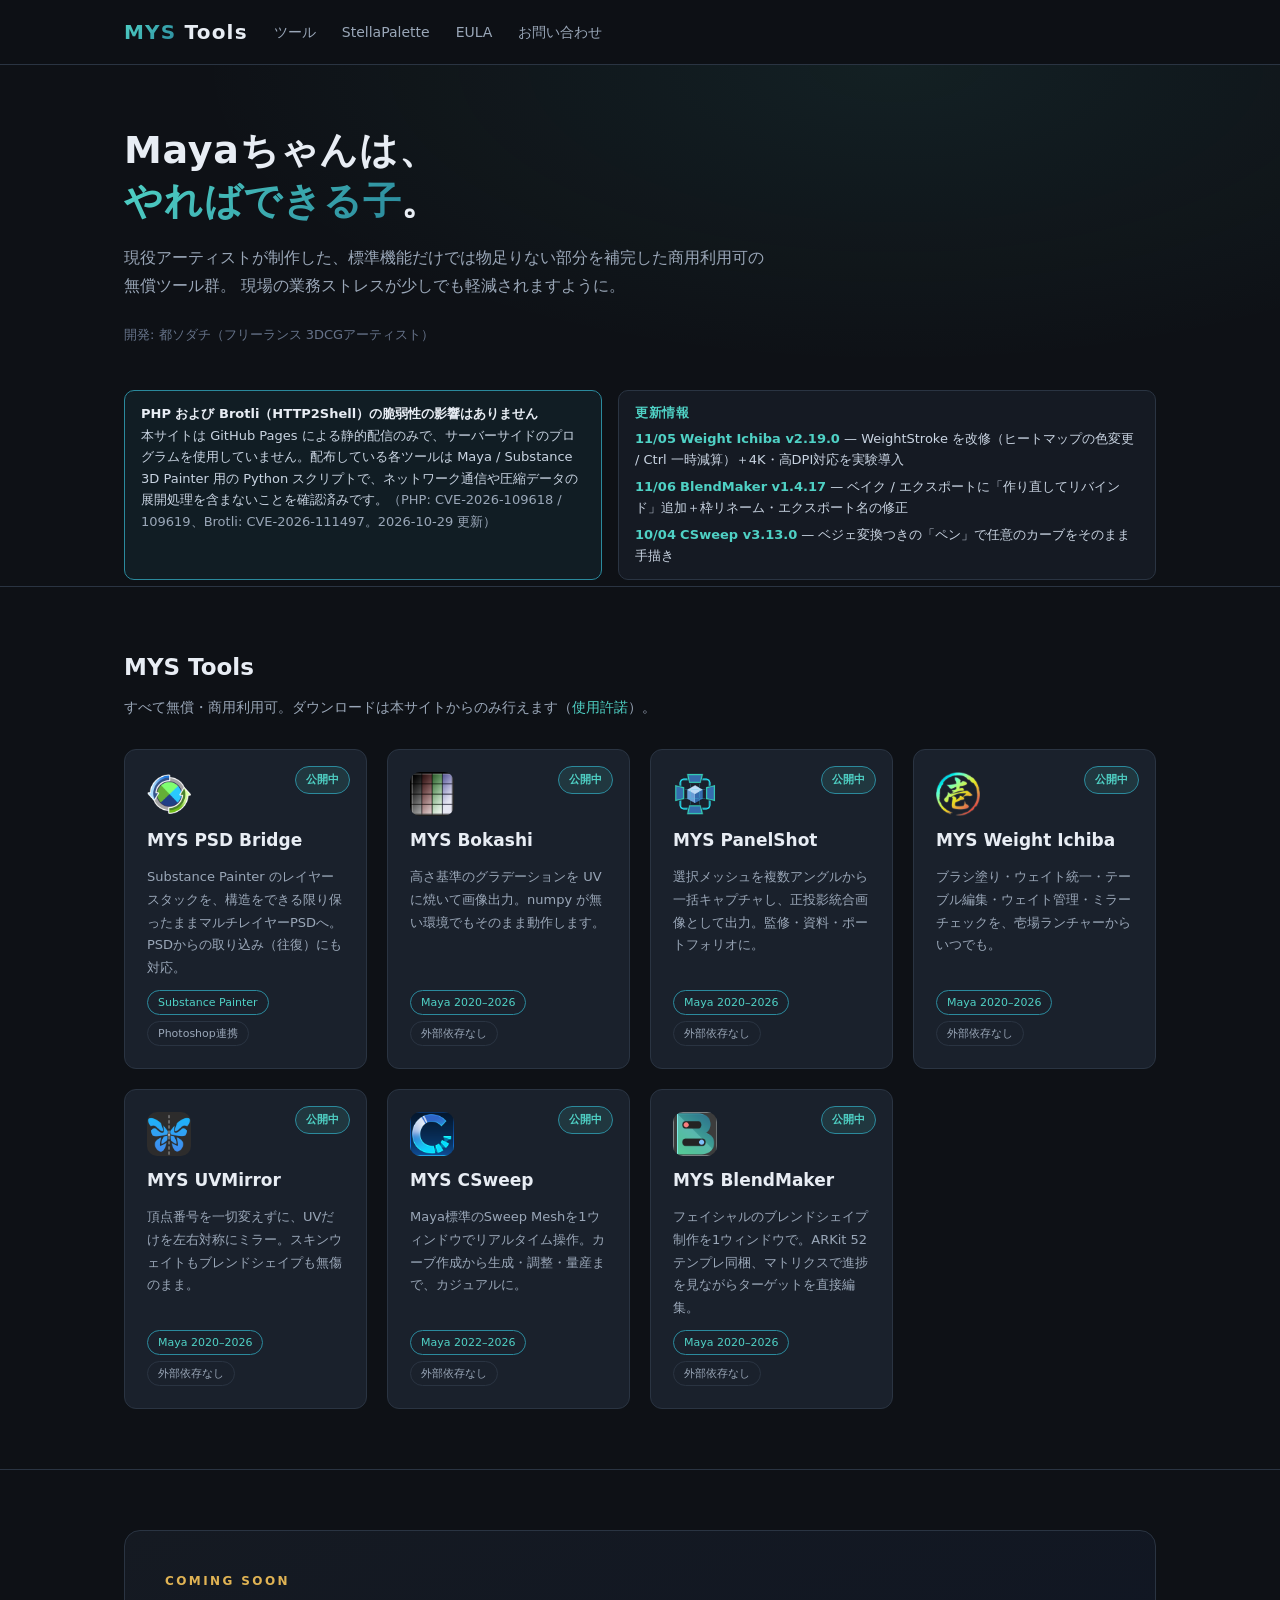
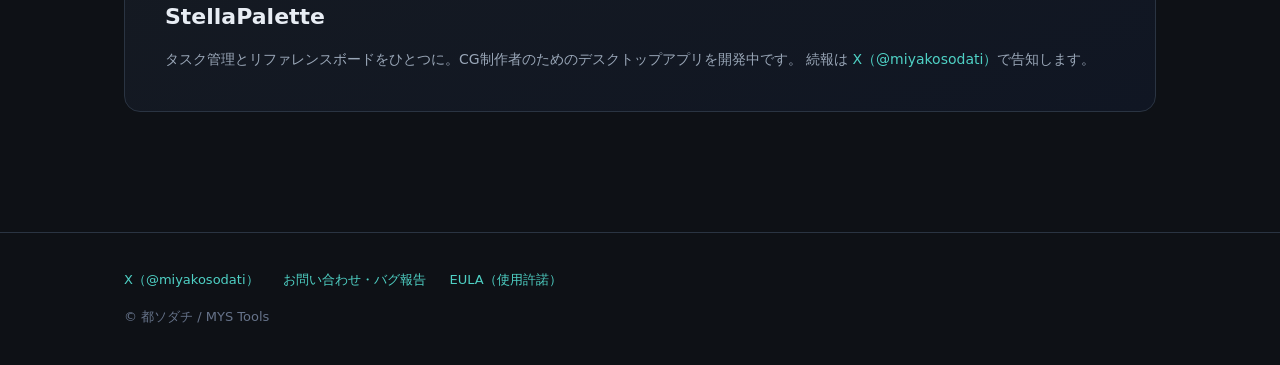
==== index.html @ ebceaee5 "BlendMaker v1.4.17: rebuild-rebind, export name fix, box rename" ====
<!DOCTYPE html>
<html lang="ja">
<head>
<meta charset="UTF-8">
<meta name="viewport" content="width=device-width, initial-scale=1.0">
<title>MYS Tools — 都ソダチ | Maya・Substance Painter向け無償CGツール</title>
<meta name="description" content="Maya・Substance 3D Painter の制作フローを速くする無償ツール群。実案件の現場から生まれ、商用利用可。開発: 都ソダチ">
<meta property="og:title" content="MYS Tools — 都ソダチ">
<meta property="og:description" content="Maya・Substance 3D Painter向けの無償CGツール群。すべて商用利用可。">
<meta property="og:url" content="https://miyakosodati.com/">
<!-- TODO: OGP画像を用意したら有効化: <meta property="og:image" content="https://miyakosodati.com/assets/ogp.png"> -->
<link rel="stylesheet" href="/assets/site.css">
<!-- TODO: アクセス解析タグ(Cloudflare Web Analytics / GoatCounter等)をここに -->
</head>
<body>

<header class="site">
  <div class="wrap nav">
    <a class="logo" href="/"><span>MYS</span> Tools</a>
    <a class="item" href="/#tools">ツール</a>
    <a class="item" href="/#stella">StellaPalette</a>
    <a class="item" href="/eula/">EULA</a>
    <a class="item" href="/contact/">お問い合わせ</a>
  </div>
</header>

<div class="hero" style="padding:60px 0 44px">
  <div class="wrap">
    <h1>Mayaちゃんは、<br><span class="grad">やればできる子</span>。</h1>
    <p class="lead">現役アーティストが制作した、標準機能だけでは物足りない部分を補完した商用利用可の無償ツール群。
    現場の業務ストレスが少しでも軽減されますように。</p>
    <div class="by">開発: 都ソダチ（フリーランス 3DCGアーティスト）</div>
  </div>
</div>

<div class="wrap" style="margin:0 auto 6px">
  <!-- お知らせ帯: 左=PHP告知(常時表示) / 右=更新情報 直近3件(新しい順に入れ替え) -->
  <div style="display:flex;gap:16px;flex-wrap:wrap;align-items:stretch">
    <div style="flex:1 1 340px;min-width:280px;border:1px solid #2b8a9d;border-radius:10px;background:rgba(43,138,157,.10);padding:12px 16px;font-size:13px;line-height:1.65;color:#c9d4e2">
      <strong style="color:#e8edf4">PHP および Brotli（HTTP2Shell）の脆弱性の影響はありません</strong><br>
      本サイトは GitHub Pages による静的配信のみで、サーバーサイドのプログラムを使用していません。配布している各ツールは Maya / Substance 3D Painter 用の Python スクリプトで、ネットワーク通信や圧縮データの展開処理を含まないことを確認済みです。<span style="color:#9aa7b8">（PHP: CVE-2026-109618 / 109619、Brotli: CVE-2026-111497。2026-10-29 更新）</span>
    </div>
    <div style="flex:1 1 400px;min-width:280px;border:1px solid #2a3442;border-radius:10px;background:rgba(26,33,44,.6);padding:12px 16px;font-size:13px;line-height:1.65;color:#c9d4e2">
      <div style="font-size:12.5px;font-weight:800;color:#4fd1c5;letter-spacing:.5px;margin-bottom:4px">更新情報</div>
      <div style="display:flex;flex-direction:column;gap:5px">
        <div><span style="color:#4fd1c5;font-weight:700">11/05</span>&nbsp;<a href="/tools/ichiba/"><strong>Weight Ichiba v2.19.0</strong></a> — WeightStroke を改修（ヒートマップの色変更 / Ctrl 一時減算）＋4K・高DPI対応を実験導入</div>
        <div><span style="color:#4fd1c5;font-weight:700">11/06</span>&nbsp;<a href="/tools/blendmaker/"><strong>BlendMaker v1.4.17</strong></a> — ベイク / エクスポートに「作り直してリバインド」追加＋枠リネーム・エクスポート名の修正</div>
        <div><span style="color:#4fd1c5;font-weight:700">10/04</span>&nbsp;<a href="/tools/csweep/"><strong>CSweep v3.13.0</strong></a> — ベジェ変換つきの「ペン」で任意のカーブをそのまま手描き</div>
      </div>
    </div>
  </div>
</div>

<section id="tools">
  <div class="wrap">
    <h2>MYS Tools</h2>
    <div class="sub">すべて無償・商用利用可。ダウンロードは本サイトからのみ行えます（<a href="/eula/">使用許諾</a>）。</div>
    <div class="grid">

      <a class="card" href="/tools/psd-bridge/">
        <span class="st live">公開中</span>
        <img class="icon" src="/assets/icons/psd-bridge.png" alt="MYS PSD Bridge">
        <h3>MYS PSD Bridge</h3>
        <p>Substance Painter のレイヤースタックを、構造をできる限り保ったままマルチレイヤーPSDへ。PSDからの取り込み（往復）にも対応。</p>
        <div class="badges"><span class="bd dcc">Substance Painter</span><span class="bd">Photoshop連携</span></div>
      </a>

      <a class="card" href="/tools/bokashi/">
        <span class="st live">公開中</span>
        <img class="icon" src="/assets/icons/bokashi.png" alt="MYS Bokashi">
        <h3>MYS Bokashi</h3>
        <p>高さ基準のグラデーションを UV に焼いて画像出力。numpy が無い環境でもそのまま動作します。</p>
        <div class="badges"><span class="bd dcc">Maya 2020–2026</span><span class="bd">外部依存なし</span></div>
      </a>

      <a class="card" href="/tools/panelshot/">
        <span class="st live">公開中</span>
        <img class="icon" src="/assets/icons/panelshot.png" alt="MYS PanelShot">
        <h3>MYS PanelShot</h3>
        <p>選択メッシュを複数アングルから一括キャプチャし、正投影統合画像として出力。監修・資料・ポートフォリオに。</p>
        <div class="badges"><span class="bd dcc">Maya 2020–2026</span><span class="bd">外部依存なし</span></div>
      </a>

      <a class="card" href="/tools/ichiba/">
        <span class="st live">公開中</span>
        <img class="icon" src="/assets/icons/ichiba.png" alt="MYS Weight Ichiba">
        <h3>MYS Weight Ichiba</h3>
        <p>ブラシ塗り・ウェイト統一・テーブル編集・ウェイト管理・ミラーチェックを、壱場ランチャーからいつでも。</p>
        <div class="badges"><span class="bd dcc">Maya 2020–2026</span><span class="bd">外部依存なし</span></div>
      </a>

      <a class="card" href="/tools/uvmirror/">
        <span class="st live">公開中</span>
        <img class="icon" src="/assets/icons/uvmirror.png" alt="MYS UVMirror">
        <h3>MYS UVMirror</h3>
        <p>頂点番号を一切変えずに、UVだけを左右対称にミラー。スキンウェイトもブレンドシェイプも無傷のまま。</p>
        <div class="badges"><span class="bd dcc">Maya 2020–2026</span><span class="bd">外部依存なし</span></div>
      </a>

      <a class="card" href="/tools/csweep/">
        <span class="st live">公開中</span>
        <img class="icon" src="/assets/icons/csweep.png" alt="MYS CSweep">
        <h3>MYS CSweep</h3>
        <p>Maya標準のSweep Meshを1ウィンドウでリアルタイム操作。カーブ作成から生成・調整・量産まで、カジュアルに。</p>
        <div class="badges"><span class="bd dcc">Maya 2022–2026</span><span class="bd">外部依存なし</span></div>
      </a>

      <a class="card" href="/tools/blendmaker/">
        <span class="st live">公開中</span>
        <img class="icon" src="/assets/icons/blendmaker.png" alt="MYS BlendMaker">
        <h3>MYS BlendMaker</h3>
        <p>フェイシャルのブレンドシェイプ制作を1ウィンドウで。ARKit 52テンプレ同梱、マトリクスで進捗を見ながらターゲットを直接編集。</p>
        <div class="badges"><span class="bd dcc">Maya 2020–2026</span><span class="bd">外部依存なし</span></div>
      </a>

    </div>
  </div>
</section>

<section id="stella">
  <div class="wrap">
    <div class="stella">
      <div class="txt">
        <h3><small>COMING&nbsp;SOON</small>StellaPalette</h3>
        <p>タスク管理とリファレンスボードをひとつに。CG制作者のためのデスクトップアプリを開発中です。
        続報は <a href="https://x.com/miyakosodati">X（@miyakosodati）</a>で告知します。</p>
      </div>
    </div>
  </div>
</section>

<footer class="site">
  <div class="wrap">
    <div class="fl">
      <a href="https://x.com/miyakosodati">X（@miyakosodati）</a>
      <a href="/contact/">お問い合わせ・バグ報告</a>
      <a href="/eula/">EULA（使用許諾）</a>
    </div>
    © 都ソダチ / MYS Tools
  </div>
</footer>

</body>
</html>
---- assets/site.css ----
/* MYS Tools — miyakosodati.com 共有スタイル
   アクセントカラーは仮(--ac/--ac2)。MYS実行ボタンのグラデ正本から差し替え可 */
:root{
  --bg:#0e1116; --bg2:#151a22; --card:#1a212c; --line:#2a3442;
  --tx:#e8edf4; --tx2:#9aa7b8; --tx3:#66738a;
  --ac:#4fd1c5; --ac2:#2b8a9d;
  --warn:#e0b354;
}
*{margin:0;padding:0;box-sizing:border-box}
body{background:var(--bg);color:var(--tx);
  font-family:"Hiragino Kaku Gothic ProN","Yu Gothic UI","Meiryo",system-ui,sans-serif;
  line-height:1.75}
a{color:var(--ac);text-decoration:none}
a:hover{text-decoration:underline}
img{max-width:100%;display:block}
.wrap{max-width:1080px;margin:0 auto;padding:0 24px}

/* header */
header.site{border-bottom:1px solid var(--line);background:rgba(14,17,22,.92);
  position:sticky;top:0;backdrop-filter:blur(8px);z-index:9}
.nav{display:flex;align-items:center;gap:26px;height:64px}
.logo{font-weight:800;font-size:20px;letter-spacing:.06em;color:var(--tx)}
.logo:hover{text-decoration:none}
.logo span{background:linear-gradient(135deg,var(--ac),var(--ac2));
  -webkit-background-clip:text;background-clip:text;color:transparent}
.nav a.item{color:var(--tx2);font-size:14px}
.nav a.item:hover{color:var(--tx);text-decoration:none}

/* hero (top) */
.hero{padding:84px 0 68px;background:
  radial-gradient(700px 300px at 70% 0%, rgba(79,209,197,.08), transparent),var(--bg)}
.hero h1{font-size:38px;font-weight:800;letter-spacing:.02em;line-height:1.35}
.hero h1 .grad{background:linear-gradient(135deg,var(--ac),var(--ac2));
  -webkit-background-clip:text;background-clip:text;color:transparent}
.hero p.lead{margin-top:16px;font-size:16px;color:var(--tx2);max-width:640px}
.hero .by{margin-top:24px;font-size:13px;color:var(--tx3)}

/* sections */
section{padding:60px 0;border-top:1px solid var(--line)}
h2{font-size:23px;font-weight:800;margin-bottom:8px}
.sub{color:var(--tx2);font-size:14px;margin-bottom:30px}

/* tool cards */
.grid{display:grid;grid-template-columns:repeat(auto-fill,minmax(240px,1fr));gap:20px}
.card{background:var(--card);border:1px solid var(--line);border-radius:12px;padding:22px;
  display:flex;flex-direction:column;gap:10px;transition:.15s;position:relative;color:var(--tx)}
.card:hover{border-color:var(--ac2);transform:translateY(-2px);text-decoration:none}
.icon{width:44px;height:44px;border-radius:10px;display:flex;align-items:center;justify-content:center;
  font-size:20px;font-weight:800;color:#0b0e12;background:linear-gradient(135deg,var(--ac),var(--ac2))}
.card h3{font-size:17px}
.card p{font-size:13px;color:var(--tx2);flex:1}
.badges{display:flex;gap:6px;flex-wrap:wrap}
.bd{font-size:11px;border:1px solid var(--line);border-radius:99px;padding:2px 10px;color:var(--tx2)}
.bd.dcc{border-color:var(--ac2);color:var(--ac)}
.st{position:absolute;top:16px;right:16px;font-size:11px;border-radius:99px;padding:3px 10px;font-weight:700}
.st.live{background:rgba(79,209,197,.12);color:var(--ac);border:1px solid var(--ac2)}
.st.soon{background:rgba(224,179,84,.1);color:var(--warn);border:1px solid rgba(224,179,84,.4)}

/* stella */
.stella{background:linear-gradient(160deg,var(--bg2),#101623);border:1px solid var(--line);
  border-radius:16px;padding:40px;display:flex;gap:32px;align-items:center;flex-wrap:wrap}
.stella .txt{flex:1;min-width:260px}
.stella h3{font-size:22px;font-weight:800}
.stella h3 small{display:block;font-size:12px;color:var(--warn);letter-spacing:.2em;margin-bottom:6px}
.stella p{color:var(--tx2);font-size:14px;margin-top:10px}

/* tool page */
.tool-head{padding:56px 0 36px}
.crumb{font-size:13px;color:var(--tx3);margin-bottom:18px}
.tool-head h1{font-size:32px;font-weight:800}
.tool-head .tag{margin-top:6px;color:var(--tx2);font-size:15px}
.tool-head .badges{margin-top:16px}
.dl-row{margin-top:26px;display:flex;gap:16px;align-items:center;flex-wrap:wrap}
.dl-btn{display:inline-block;padding:13px 30px;border-radius:10px;font-weight:800;font-size:15px;
  color:#0b0e12;background:linear-gradient(135deg,var(--ac),var(--ac2));border:none}
.dl-btn:hover{filter:brightness(1.12);text-decoration:none}
.dl-note{font-size:12px;color:var(--tx3);max-width:420px}
.shot{border:1px dashed var(--line);border-radius:10px;background:var(--bg2);
  display:flex;align-items:center;justify-content:center;color:var(--tx3);
  font-size:13px;min-height:220px;margin:14px 0}
h2.sec{font-size:20px;margin-top:44px;margin-bottom:12px;padding-top:26px;border-top:1px solid var(--line)}
.tool-body p{color:var(--tx2);font-size:14.5px;margin-bottom:12px}
.tool-body li{color:var(--tx2);font-size:14.5px;margin:6px 0 6px 22px}
.tool-body strong{color:var(--tx)}
table.spec{border-collapse:collapse;width:100%;margin:14px 0;font-size:14px}
table.spec th,table.spec td{border:1px solid var(--line);padding:9px 14px;text-align:left;color:var(--tx2)}
table.spec th{color:var(--tx);background:var(--bg2);white-space:nowrap}
.notice{background:rgba(224,179,84,.07);border:1px solid rgba(224,179,84,.35);
  border-radius:10px;padding:14px 18px;font-size:13.5px;color:#d9c08a;margin:14px 0}
code,pre{font-family:Consolas,Menlo,monospace;font-size:13px}
pre{background:#10151d;border:1px solid var(--line);border-radius:10px;
  padding:14px 18px;overflow-x:auto;color:#c7d3e3;margin:12px 0}

/* eula / plain doc */
.doc{max-width:820px;margin:0 auto;padding:56px 24px}
.doc h1{font-size:26px;margin-bottom:8px}
.doc .meta{color:var(--tx3);font-size:13px;margin-bottom:30px}
.doc h2{font-size:17px;margin:28px 0 8px}
.doc p,.doc li{color:var(--tx2);font-size:14.5px}
.doc li{margin:4px 0 4px 24px}

/* footer */
footer.site{border-top:1px solid var(--line);padding:36px 0;color:var(--tx3);font-size:13px;margin-top:60px}
.fl{display:flex;gap:24px;flex-wrap:wrap;margin-bottom:14px}

/* 実アイコン(img)用: グラデ背景を消して画像をそのまま表示 */
img.icon{background:none;padding:0;object-fit:contain}
/* 解説画像(サマリー/UI機能マップ等)の共通枠 */
.figure{width:100%;display:block;border:1px solid var(--line);border-radius:10px;margin:14px 0}
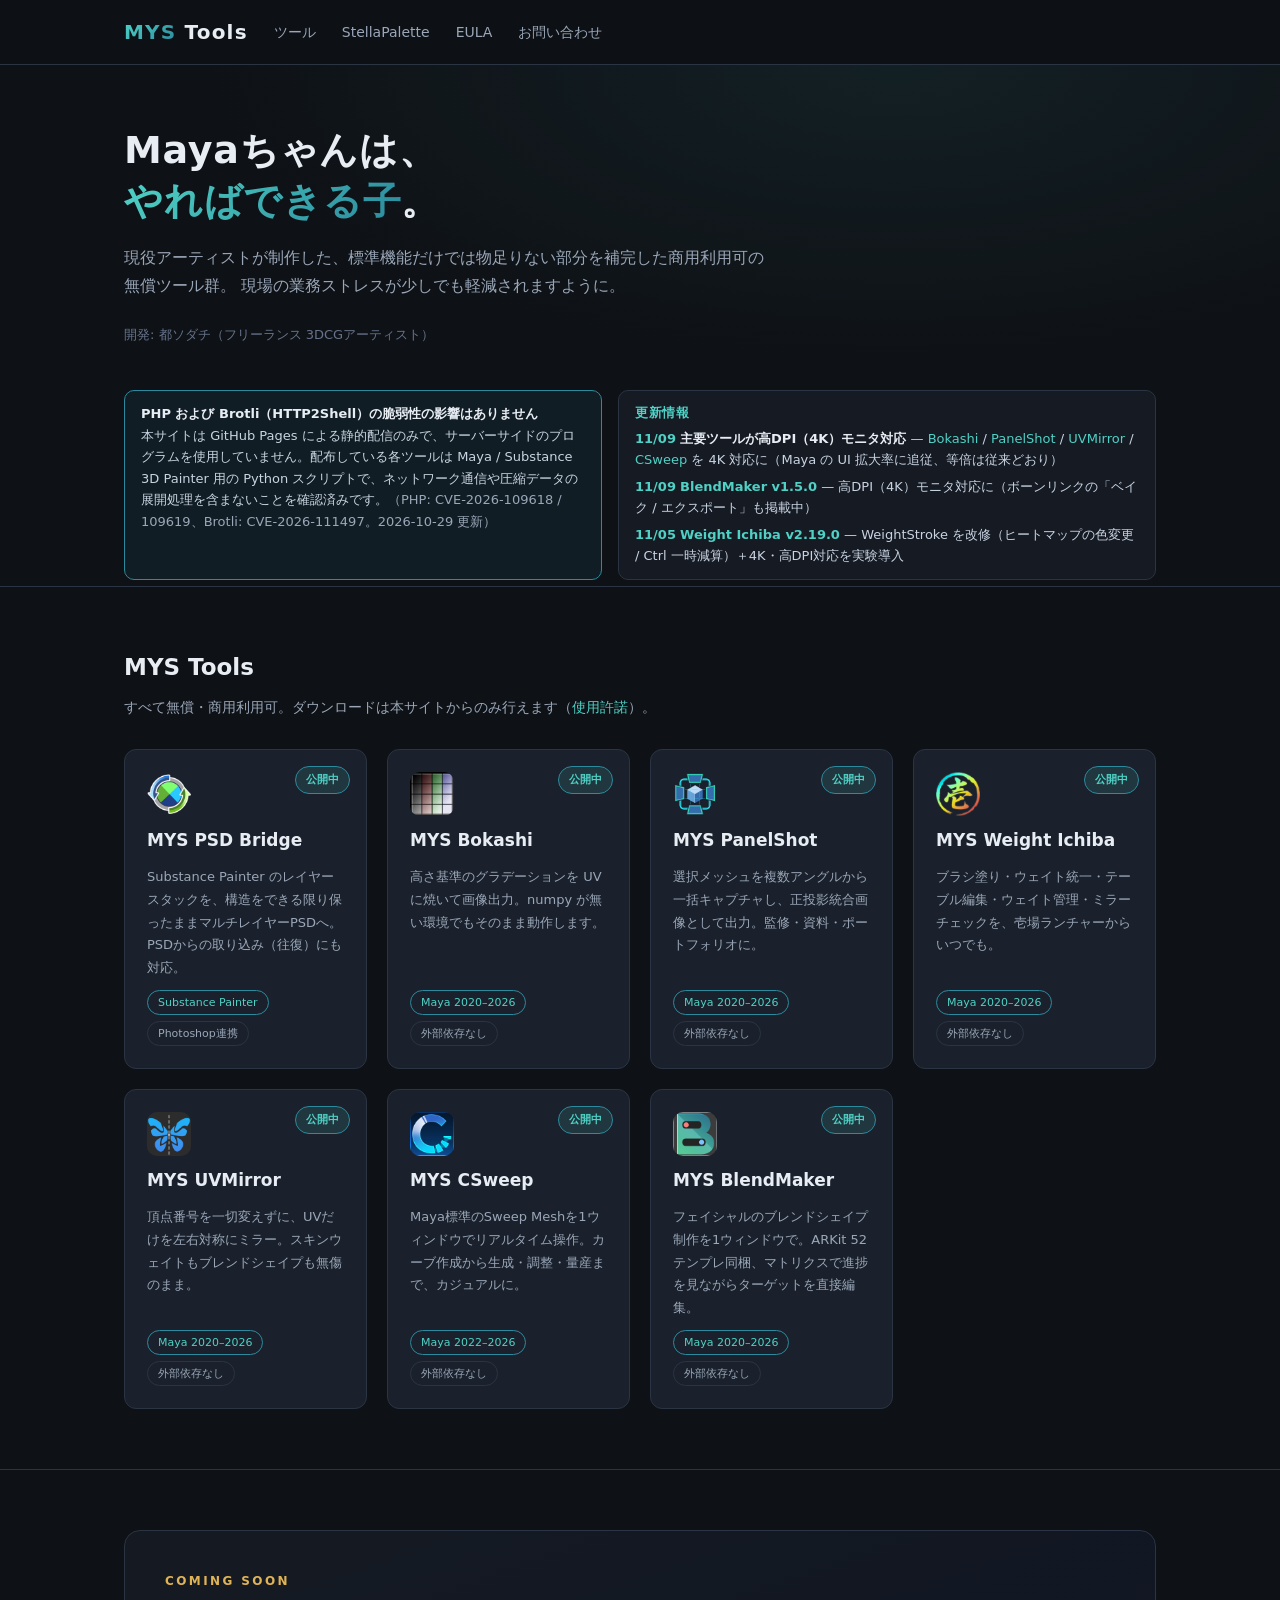
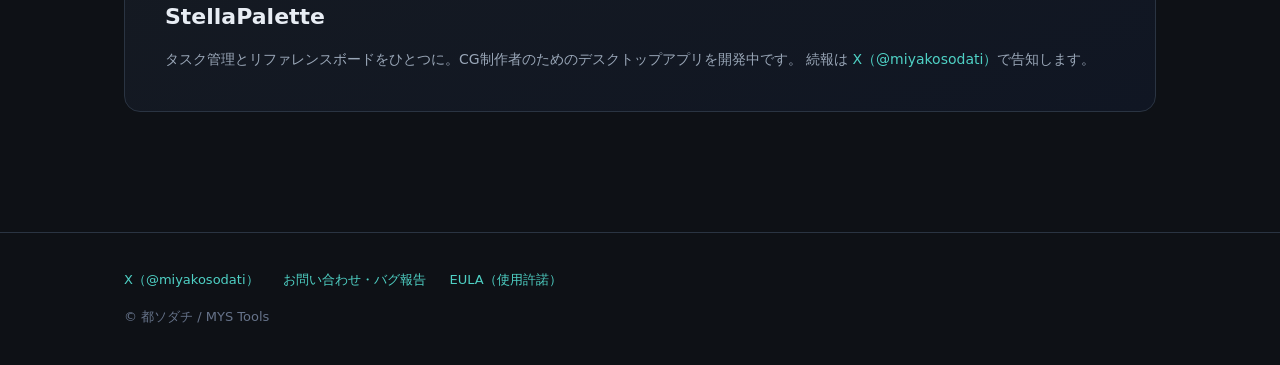
==== commit 5a7bbd9f: "4K/HiDPI rollout: Bokashi/PanelShot/UVMirror/CSweep/BlendMaker + bundle mys_ui_style.py" ====
--- a/index.html
+++ b/index.html
@@ -43,9 +43,9 @@
     <div style="flex:1 1 400px;min-width:280px;border:1px solid #2a3442;border-radius:10px;background:rgba(26,33,44,.6);padding:12px 16px;font-size:13px;line-height:1.65;color:#c9d4e2">
       <div style="font-size:12.5px;font-weight:800;color:#4fd1c5;letter-spacing:.5px;margin-bottom:4px">更新情報</div>
       <div style="display:flex;flex-direction:column;gap:5px">
+        <div><span style="color:#4fd1c5;font-weight:700">11/09</span>&nbsp;<strong style="color:#e8edf4">主要ツールが高DPI（4K）モニタ対応</strong> — <a href="/tools/bokashi/">Bokashi</a> / <a href="/tools/panelshot/">PanelShot</a> / <a href="/tools/uvmirror/">UVMirror</a> / <a href="/tools/csweep/">CSweep</a> を 4K 対応に（Maya の UI 拡大率に追従、等倍は従来どおり）</div>
+        <div><span style="color:#4fd1c5;font-weight:700">11/09</span>&nbsp;<a href="/tools/blendmaker/"><strong>BlendMaker v1.5.0</strong></a> — 高DPI（4K）モニタ対応に（ボーンリンクの「ベイク / エクスポート」も掲載中）</div>
         <div><span style="color:#4fd1c5;font-weight:700">11/05</span>&nbsp;<a href="/tools/ichiba/"><strong>Weight Ichiba v2.19.0</strong></a> — WeightStroke を改修（ヒートマップの色変更 / Ctrl 一時減算）＋4K・高DPI対応を実験導入</div>
-        <div><span style="color:#4fd1c5;font-weight:700">11/06</span>&nbsp;<a href="/tools/blendmaker/"><strong>BlendMaker v1.4.17</strong></a> — ベイク / エクスポートに「作り直してリバインド」追加＋枠リネーム・エクスポート名の修正</div>
-        <div><span style="color:#4fd1c5;font-weight:700">10/04</span>&nbsp;<a href="/tools/csweep/"><strong>CSweep v3.13.0</strong></a> — ベジェ変換つきの「ペン」で任意のカーブをそのまま手描き</div>
       </div>
     </div>
   </div>
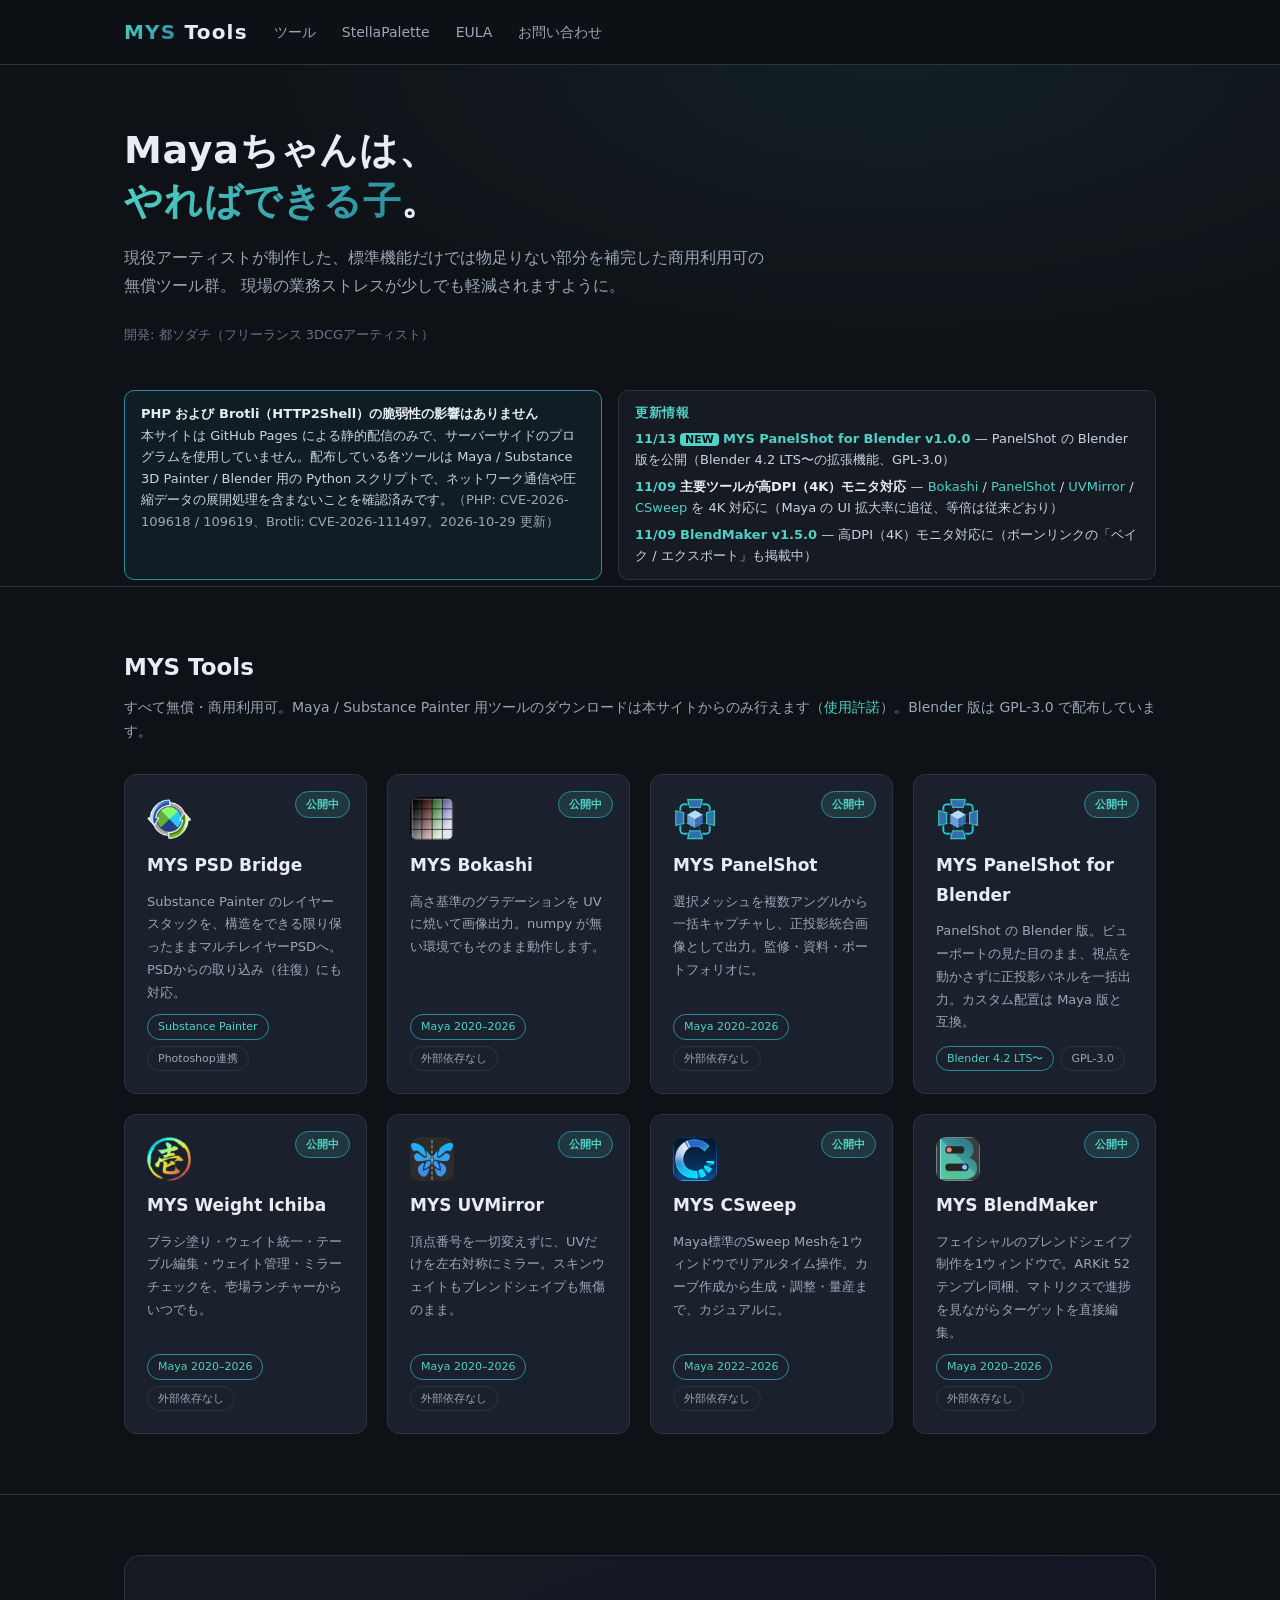
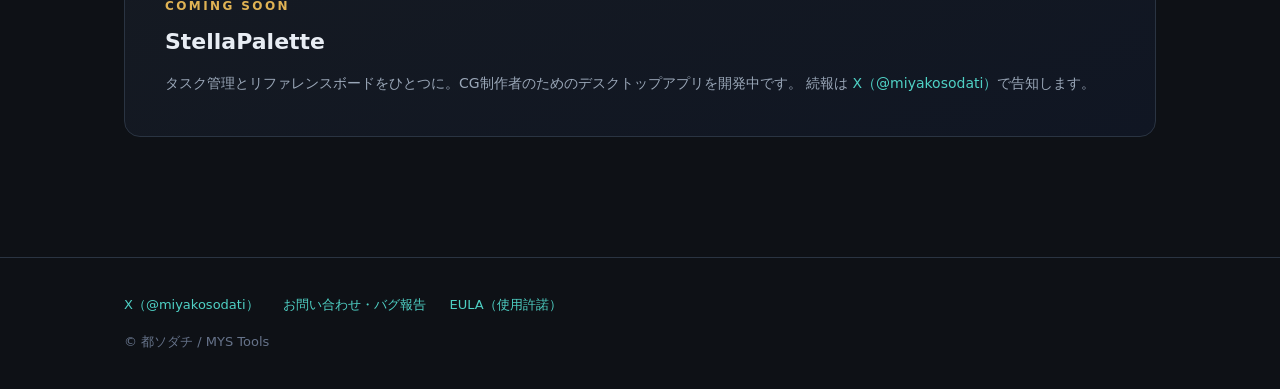
==== commit 010981a8: "Add MYS PanelShot for Blender v1.0.0 (GPL-3.0)" ====
--- a/index.html
+++ b/index.html
@@ -3,10 +3,10 @@
 <head>
 <meta charset="UTF-8">
 <meta name="viewport" content="width=device-width, initial-scale=1.0">
-<title>MYS Tools — 都ソダチ | Maya・Substance Painter向け無償CGツール</title>
-<meta name="description" content="Maya・Substance 3D Painter の制作フローを速くする無償ツール群。実案件の現場から生まれ、商用利用可。開発: 都ソダチ">
+<title>MYS Tools — 都ソダチ | Maya・Substance Painter・Blender向け無償CGツール</title>
+<meta name="description" content="Maya・Substance 3D Painter・Blender の制作フローを速くする無償ツール群。実案件の現場から生まれ、商用利用可。開発: 都ソダチ">
 <meta property="og:title" content="MYS Tools — 都ソダチ">
-<meta property="og:description" content="Maya・Substance 3D Painter向けの無償CGツール群。すべて商用利用可。">
+<meta property="og:description" content="Maya・Substance 3D Painter・Blender向けの無償CGツール群。すべて商用利用可。">
 <meta property="og:url" content="https://miyakosodati.com/">
 <!-- TODO: OGP画像を用意したら有効化: <meta property="og:image" content="https://miyakosodati.com/assets/ogp.png"> -->
 <link rel="stylesheet" href="/assets/site.css">
@@ -38,14 +38,14 @@
   <div style="display:flex;gap:16px;flex-wrap:wrap;align-items:stretch">
     <div style="flex:1 1 340px;min-width:280px;border:1px solid #2b8a9d;border-radius:10px;background:rgba(43,138,157,.10);padding:12px 16px;font-size:13px;line-height:1.65;color:#c9d4e2">
       <strong style="color:#e8edf4">PHP および Brotli（HTTP2Shell）の脆弱性の影響はありません</strong><br>
-      本サイトは GitHub Pages による静的配信のみで、サーバーサイドのプログラムを使用していません。配布している各ツールは Maya / Substance 3D Painter 用の Python スクリプトで、ネットワーク通信や圧縮データの展開処理を含まないことを確認済みです。<span style="color:#9aa7b8">（PHP: CVE-2026-109618 / 109619、Brotli: CVE-2026-111497。2026-10-29 更新）</span>
+      本サイトは GitHub Pages による静的配信のみで、サーバーサイドのプログラムを使用していません。配布している各ツールは Maya / Substance 3D Painter / Blender 用の Python スクリプトで、ネットワーク通信や圧縮データの展開処理を含まないことを確認済みです。<span style="color:#9aa7b8">（PHP: CVE-2026-109618 / 109619、Brotli: CVE-2026-111497。2026-10-29 更新）</span>
     </div>
     <div style="flex:1 1 400px;min-width:280px;border:1px solid #2a3442;border-radius:10px;background:rgba(26,33,44,.6);padding:12px 16px;font-size:13px;line-height:1.65;color:#c9d4e2">
       <div style="font-size:12.5px;font-weight:800;color:#4fd1c5;letter-spacing:.5px;margin-bottom:4px">更新情報</div>
       <div style="display:flex;flex-direction:column;gap:5px">
+        <div><span style="color:#4fd1c5;font-weight:700">11/13</span>&nbsp;<span style="color:#0e1116;background:#4fd1c5;border-radius:4px;padding:0 5px;font-size:11px;font-weight:900">NEW</span>&nbsp;<a href="/tools/panelshot-blender/"><strong>MYS PanelShot for Blender v1.0.0</strong></a> — PanelShot の Blender 版を公開（Blender 4.2 LTS〜の拡張機能、GPL-3.0）</div>
         <div><span style="color:#4fd1c5;font-weight:700">11/09</span>&nbsp;<strong style="color:#e8edf4">主要ツールが高DPI（4K）モニタ対応</strong> — <a href="/tools/bokashi/">Bokashi</a> / <a href="/tools/panelshot/">PanelShot</a> / <a href="/tools/uvmirror/">UVMirror</a> / <a href="/tools/csweep/">CSweep</a> を 4K 対応に（Maya の UI 拡大率に追従、等倍は従来どおり）</div>
         <div><span style="color:#4fd1c5;font-weight:700">11/09</span>&nbsp;<a href="/tools/blendmaker/"><strong>BlendMaker v1.5.0</strong></a> — 高DPI（4K）モニタ対応に（ボーンリンクの「ベイク / エクスポート」も掲載中）</div>
-        <div><span style="color:#4fd1c5;font-weight:700">11/05</span>&nbsp;<a href="/tools/ichiba/"><strong>Weight Ichiba v2.19.0</strong></a> — WeightStroke を改修（ヒートマップの色変更 / Ctrl 一時減算）＋4K・高DPI対応を実験導入</div>
       </div>
     </div>
   </div>
@@ -54,7 +54,7 @@
 <section id="tools">
   <div class="wrap">
     <h2>MYS Tools</h2>
-    <div class="sub">すべて無償・商用利用可。ダウンロードは本サイトからのみ行えます（<a href="/eula/">使用許諾</a>）。</div>
+    <div class="sub">すべて無償・商用利用可。Maya / Substance Painter 用ツールのダウンロードは本サイトからのみ行えます（<a href="/eula/">使用許諾</a>）。Blender 版は GPL-3.0 で配布しています。</div>
     <div class="grid">
 
       <a class="card" href="/tools/psd-bridge/">
@@ -79,6 +79,14 @@
         <h3>MYS PanelShot</h3>
         <p>選択メッシュを複数アングルから一括キャプチャし、正投影統合画像として出力。監修・資料・ポートフォリオに。</p>
         <div class="badges"><span class="bd dcc">Maya 2020–2026</span><span class="bd">外部依存なし</span></div>
+      </a>
+
+      <a class="card" href="/tools/panelshot-blender/">
+        <span class="st live">公開中</span>
+        <img class="icon" src="/assets/icons/panelshot.png" alt="MYS PanelShot for Blender">
+        <h3>MYS PanelShot for Blender</h3>
+        <p>PanelShot の Blender 版。ビューポートの見た目のまま、視点を動かさずに正投影パネルを一括出力。カスタム配置は Maya 版と互換。</p>
+        <div class="badges"><span class="bd dcc">Blender 4.2 LTS〜</span><span class="bd">GPL-3.0</span></div>
       </a>
 
       <a class="card" href="/tools/ichiba/">
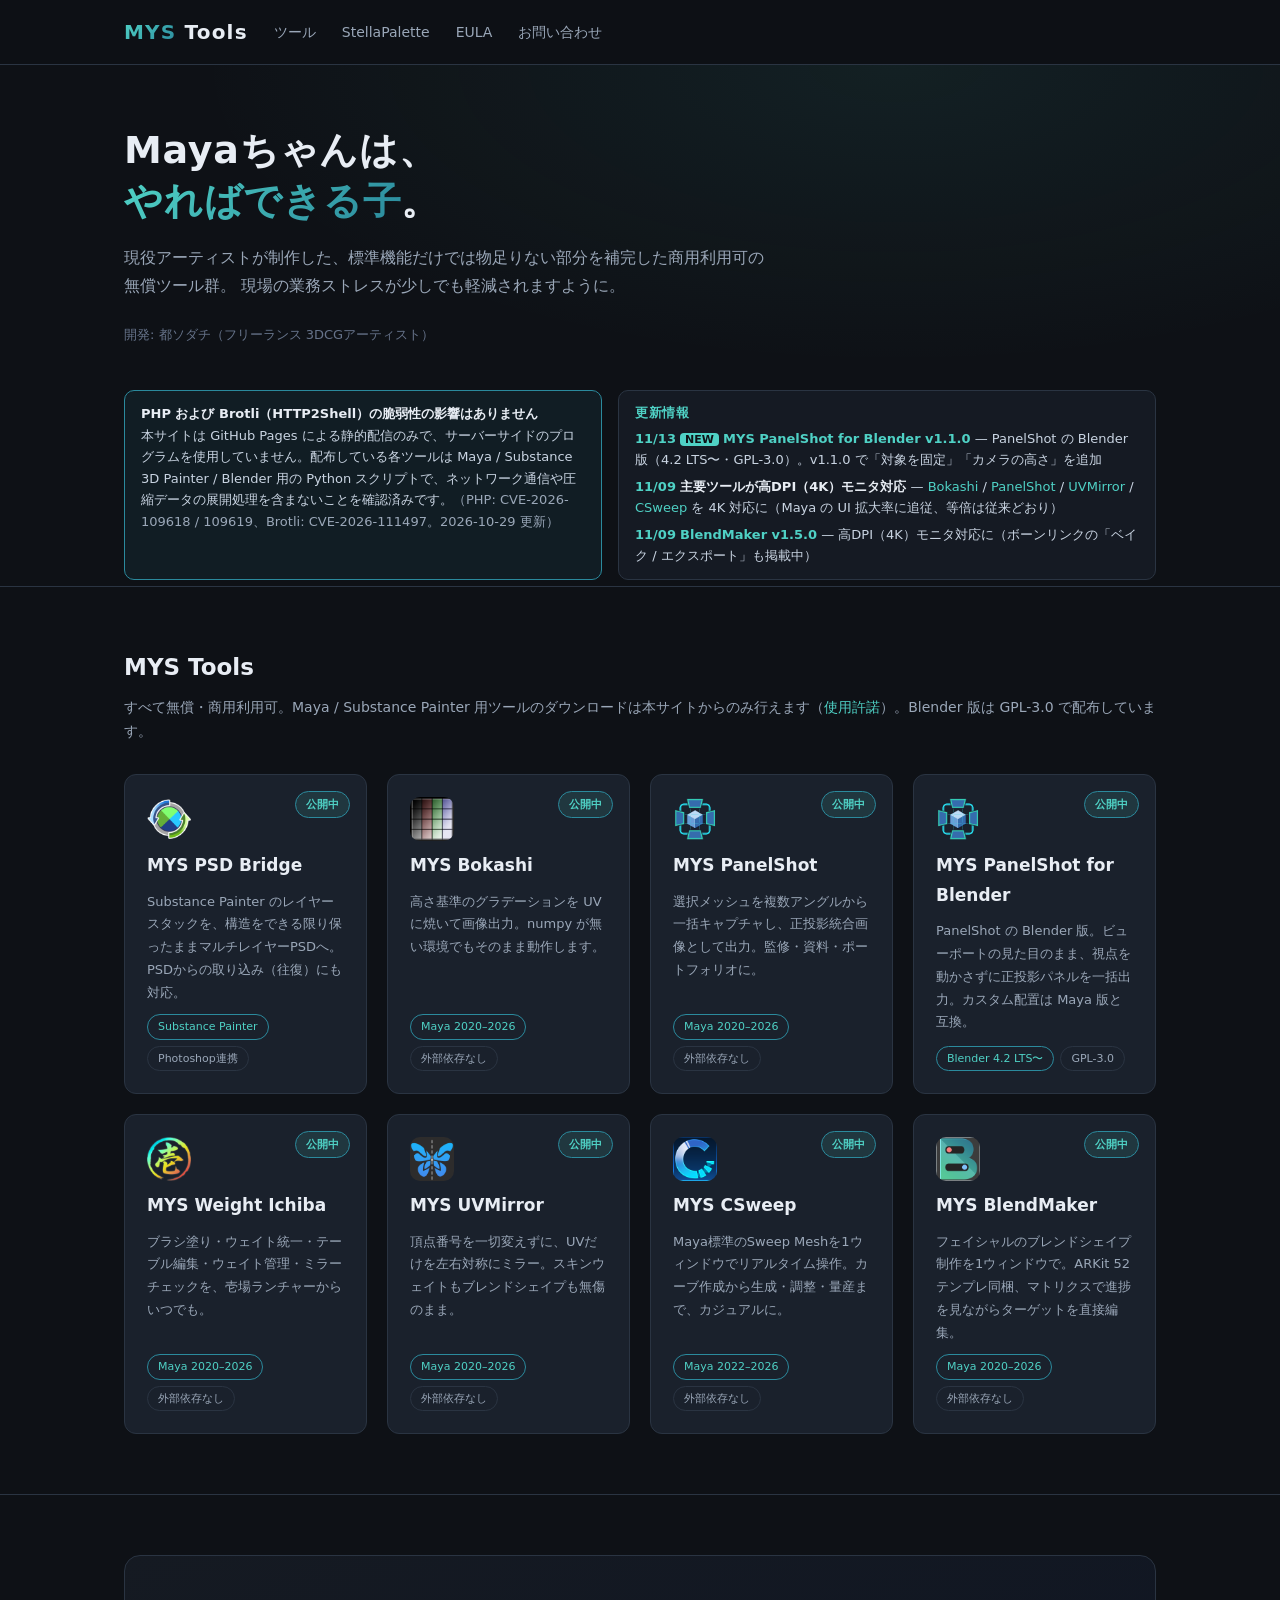
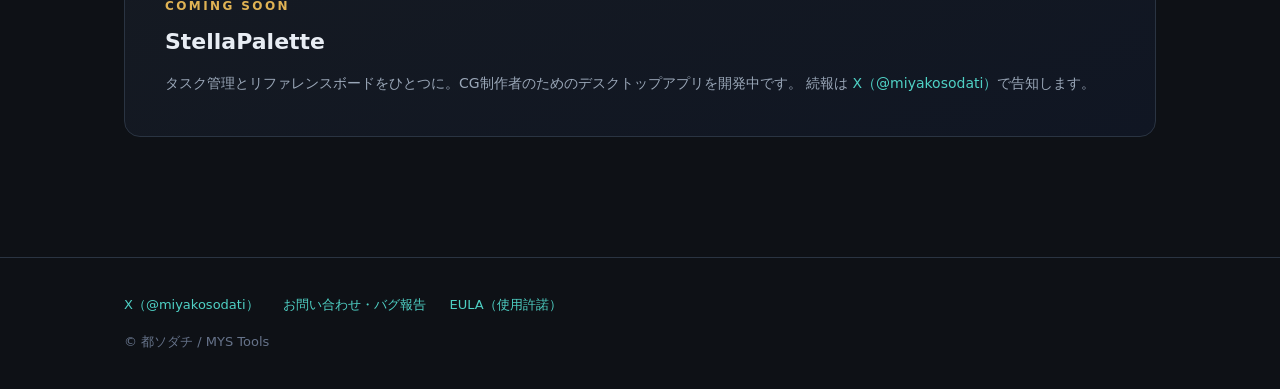
==== commit 53d2f1a7: "PanelShot for Blender v1.1.0: lock target, camera height, shading-aware preview" ====
--- a/index.html
+++ b/index.html
@@ -43,7 +43,7 @@
     <div style="flex:1 1 400px;min-width:280px;border:1px solid #2a3442;border-radius:10px;background:rgba(26,33,44,.6);padding:12px 16px;font-size:13px;line-height:1.65;color:#c9d4e2">
       <div style="font-size:12.5px;font-weight:800;color:#4fd1c5;letter-spacing:.5px;margin-bottom:4px">更新情報</div>
       <div style="display:flex;flex-direction:column;gap:5px">
-        <div><span style="color:#4fd1c5;font-weight:700">11/13</span>&nbsp;<span style="color:#0e1116;background:#4fd1c5;border-radius:4px;padding:0 5px;font-size:11px;font-weight:900">NEW</span>&nbsp;<a href="/tools/panelshot-blender/"><strong>MYS PanelShot for Blender v1.0.0</strong></a> — PanelShot の Blender 版を公開（Blender 4.2 LTS〜の拡張機能、GPL-3.0）</div>
+        <div><span style="color:#4fd1c5;font-weight:700">11/13</span>&nbsp;<span style="color:#0e1116;background:#4fd1c5;border-radius:4px;padding:0 5px;font-size:11px;font-weight:900">NEW</span>&nbsp;<a href="/tools/panelshot-blender/"><strong>MYS PanelShot for Blender v1.1.0</strong></a> — PanelShot の Blender 版（4.2 LTS〜・GPL-3.0）。v1.1.0 で「対象を固定」「カメラの高さ」を追加</div>
         <div><span style="color:#4fd1c5;font-weight:700">11/09</span>&nbsp;<strong style="color:#e8edf4">主要ツールが高DPI（4K）モニタ対応</strong> — <a href="/tools/bokashi/">Bokashi</a> / <a href="/tools/panelshot/">PanelShot</a> / <a href="/tools/uvmirror/">UVMirror</a> / <a href="/tools/csweep/">CSweep</a> を 4K 対応に（Maya の UI 拡大率に追従、等倍は従来どおり）</div>
         <div><span style="color:#4fd1c5;font-weight:700">11/09</span>&nbsp;<a href="/tools/blendmaker/"><strong>BlendMaker v1.5.0</strong></a> — 高DPI（4K）モニタ対応に（ボーンリンクの「ベイク / エクスポート」も掲載中）</div>
       </div>
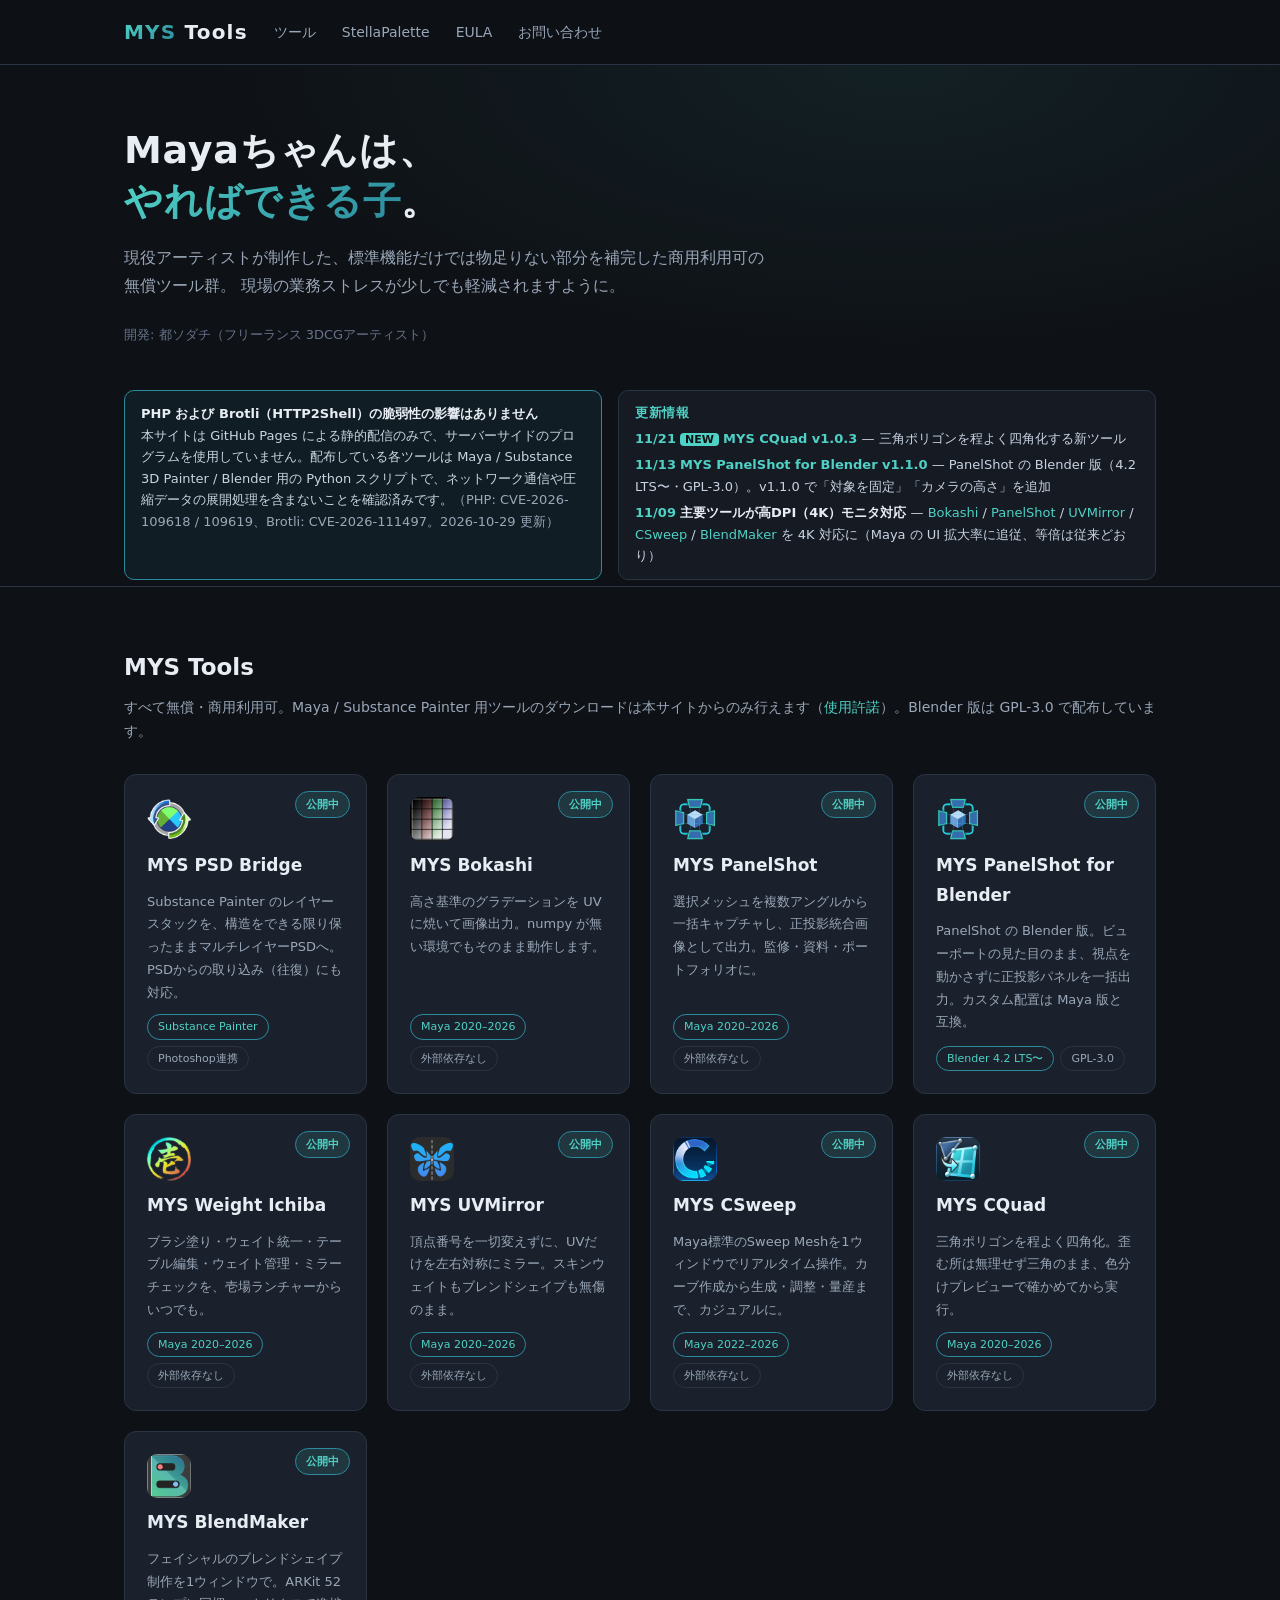
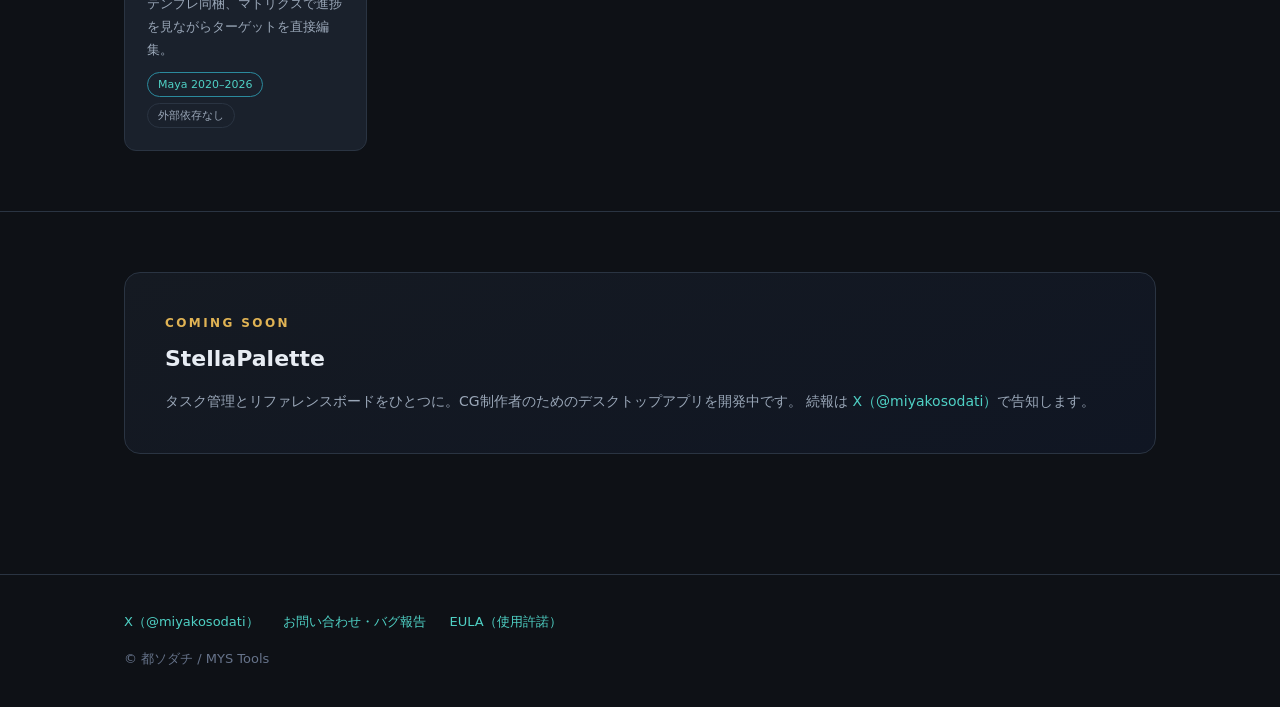
==== commit b86c8afe: "Add MYS CQuad v1.0.3" ====
--- a/index.html
+++ b/index.html
@@ -43,9 +43,9 @@
     <div style="flex:1 1 400px;min-width:280px;border:1px solid #2a3442;border-radius:10px;background:rgba(26,33,44,.6);padding:12px 16px;font-size:13px;line-height:1.65;color:#c9d4e2">
       <div style="font-size:12.5px;font-weight:800;color:#4fd1c5;letter-spacing:.5px;margin-bottom:4px">更新情報</div>
       <div style="display:flex;flex-direction:column;gap:5px">
-        <div><span style="color:#4fd1c5;font-weight:700">11/13</span>&nbsp;<span style="color:#0e1116;background:#4fd1c5;border-radius:4px;padding:0 5px;font-size:11px;font-weight:900">NEW</span>&nbsp;<a href="/tools/panelshot-blender/"><strong>MYS PanelShot for Blender v1.1.0</strong></a> — PanelShot の Blender 版（4.2 LTS〜・GPL-3.0）。v1.1.0 で「対象を固定」「カメラの高さ」を追加</div>
-        <div><span style="color:#4fd1c5;font-weight:700">11/09</span>&nbsp;<strong style="color:#e8edf4">主要ツールが高DPI（4K）モニタ対応</strong> — <a href="/tools/bokashi/">Bokashi</a> / <a href="/tools/panelshot/">PanelShot</a> / <a href="/tools/uvmirror/">UVMirror</a> / <a href="/tools/csweep/">CSweep</a> を 4K 対応に（Maya の UI 拡大率に追従、等倍は従来どおり）</div>
-        <div><span style="color:#4fd1c5;font-weight:700">11/09</span>&nbsp;<a href="/tools/blendmaker/"><strong>BlendMaker v1.5.0</strong></a> — 高DPI（4K）モニタ対応に（ボーンリンクの「ベイク / エクスポート」も掲載中）</div>
+        <div><span style="color:#4fd1c5;font-weight:700">11/21</span>&nbsp;<span style="color:#0e1116;background:#4fd1c5;border-radius:4px;padding:0 5px;font-size:11px;font-weight:900">NEW</span>&nbsp;<a href="/tools/cquad/"><strong>MYS CQuad v1.0.3</strong></a> — 三角ポリゴンを程よく四角化する新ツール</div>
+        <div><span style="color:#4fd1c5;font-weight:700">11/13</span>&nbsp;<a href="/tools/panelshot-blender/"><strong>MYS PanelShot for Blender v1.1.0</strong></a> — PanelShot の Blender 版（4.2 LTS〜・GPL-3.0）。v1.1.0 で「対象を固定」「カメラの高さ」を追加</div>
+        <div><span style="color:#4fd1c5;font-weight:700">11/09</span>&nbsp;<strong style="color:#e8edf4">主要ツールが高DPI（4K）モニタ対応</strong> — <a href="/tools/bokashi/">Bokashi</a> / <a href="/tools/panelshot/">PanelShot</a> / <a href="/tools/uvmirror/">UVMirror</a> / <a href="/tools/csweep/">CSweep</a> / <a href="/tools/blendmaker/">BlendMaker</a> を 4K 対応に（Maya の UI 拡大率に追従、等倍は従来どおり）</div>
       </div>
     </div>
   </div>
@@ -113,6 +113,14 @@
         <div class="badges"><span class="bd dcc">Maya 2022–2026</span><span class="bd">外部依存なし</span></div>
       </a>
 
+      <a class="card" href="/tools/cquad/">
+        <span class="st live">公開中</span>
+        <img class="icon" src="/assets/icons/CQuad.png" alt="MYS CQuad">
+        <h3>MYS CQuad</h3>
+        <p>三角ポリゴンを程よく四角化。歪む所は無理せず三角のまま、色分けプレビューで確かめてから実行。</p>
+        <div class="badges"><span class="bd dcc">Maya 2020–2026</span><span class="bd">外部依存なし</span></div>
+      </a>
+
       <a class="card" href="/tools/blendmaker/">
         <span class="st live">公開中</span>
         <img class="icon" src="/assets/icons/blendmaker.png" alt="MYS BlendMaker">
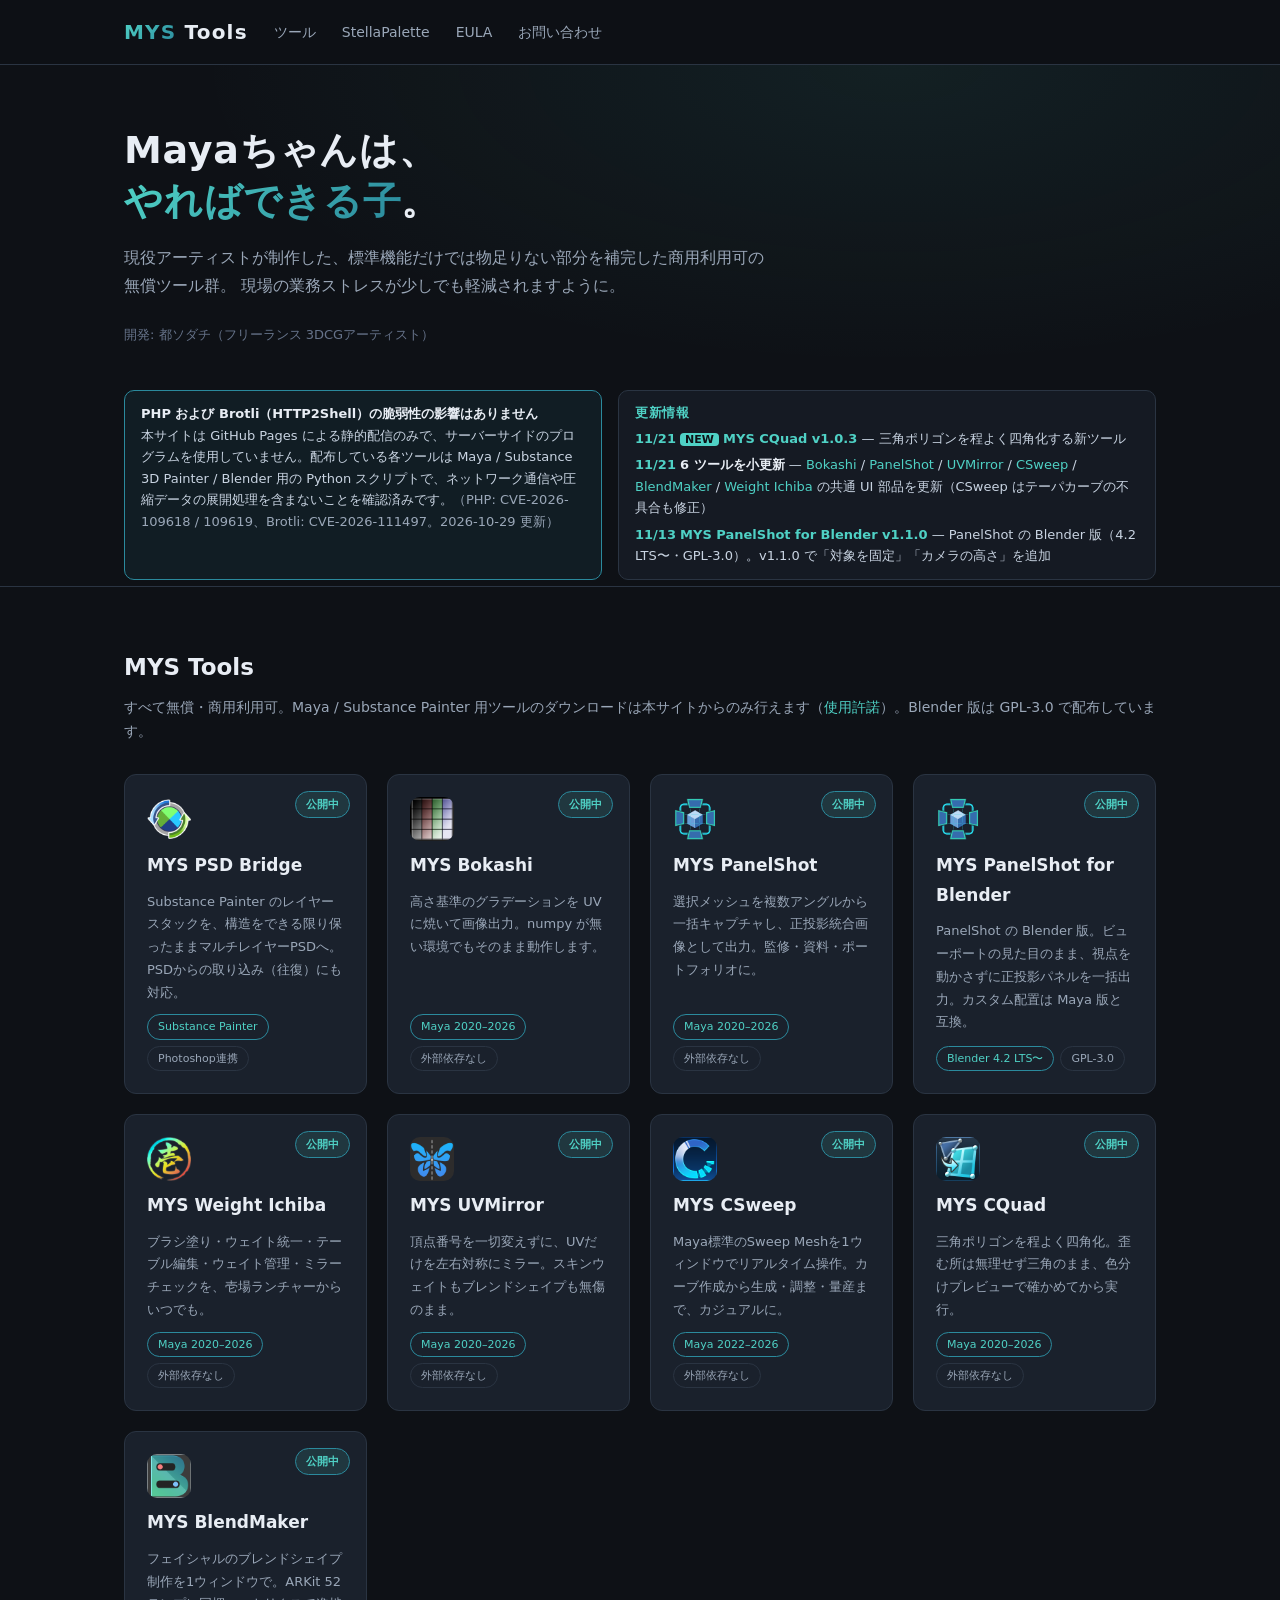
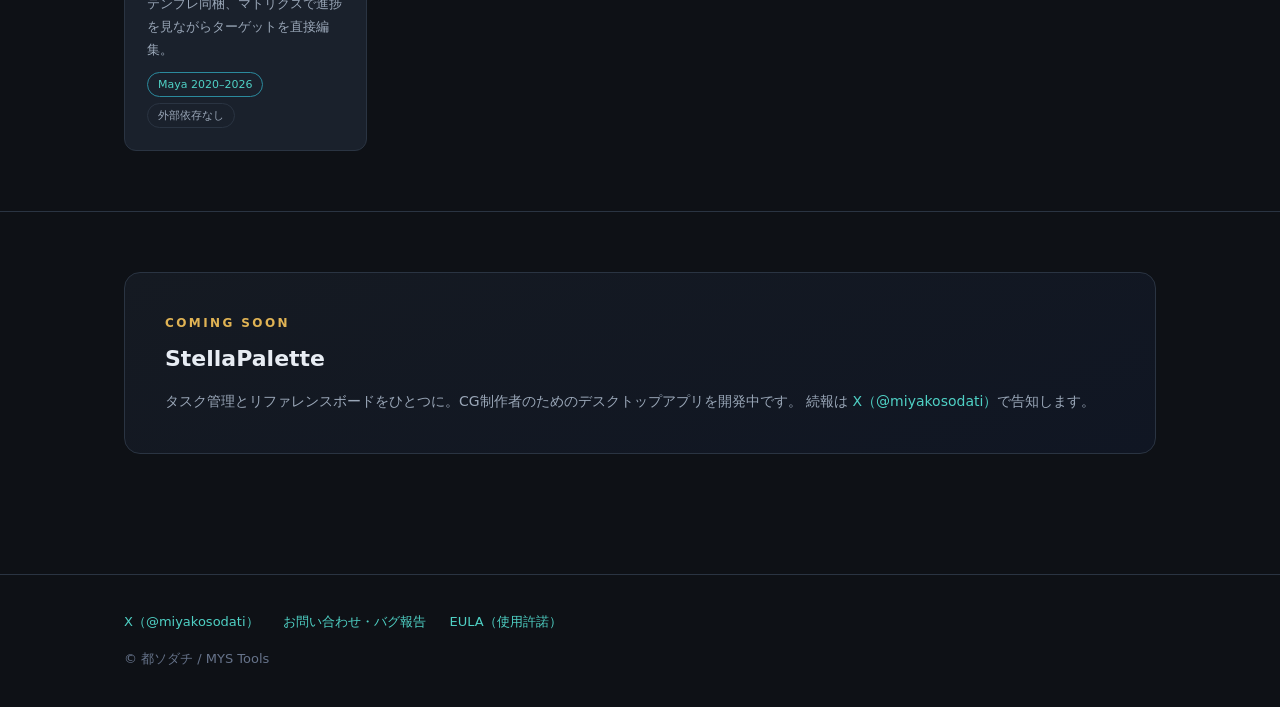
==== commit d67adb12: "mys_ui_style 1.5.0 rollout: Bokashi/PanelShot/UVMirror/CSweep/BlendMaker/Ichiba" ====
--- a/index.html
+++ b/index.html
@@ -44,8 +44,8 @@
       <div style="font-size:12.5px;font-weight:800;color:#4fd1c5;letter-spacing:.5px;margin-bottom:4px">更新情報</div>
       <div style="display:flex;flex-direction:column;gap:5px">
         <div><span style="color:#4fd1c5;font-weight:700">11/21</span>&nbsp;<span style="color:#0e1116;background:#4fd1c5;border-radius:4px;padding:0 5px;font-size:11px;font-weight:900">NEW</span>&nbsp;<a href="/tools/cquad/"><strong>MYS CQuad v1.0.3</strong></a> — 三角ポリゴンを程よく四角化する新ツール</div>
+        <div><span style="color:#4fd1c5;font-weight:700">11/21</span>&nbsp;<strong style="color:#e8edf4">6 ツールを小更新</strong> — <a href="/tools/bokashi/">Bokashi</a> / <a href="/tools/panelshot/">PanelShot</a> / <a href="/tools/uvmirror/">UVMirror</a> / <a href="/tools/csweep/">CSweep</a> / <a href="/tools/blendmaker/">BlendMaker</a> / <a href="/tools/ichiba/">Weight Ichiba</a> の共通 UI 部品を更新（CSweep はテーパカーブの不具合も修正）</div>
         <div><span style="color:#4fd1c5;font-weight:700">11/13</span>&nbsp;<a href="/tools/panelshot-blender/"><strong>MYS PanelShot for Blender v1.1.0</strong></a> — PanelShot の Blender 版（4.2 LTS〜・GPL-3.0）。v1.1.0 で「対象を固定」「カメラの高さ」を追加</div>
-        <div><span style="color:#4fd1c5;font-weight:700">11/09</span>&nbsp;<strong style="color:#e8edf4">主要ツールが高DPI（4K）モニタ対応</strong> — <a href="/tools/bokashi/">Bokashi</a> / <a href="/tools/panelshot/">PanelShot</a> / <a href="/tools/uvmirror/">UVMirror</a> / <a href="/tools/csweep/">CSweep</a> / <a href="/tools/blendmaker/">BlendMaker</a> を 4K 対応に（Maya の UI 拡大率に追従、等倍は従来どおり）</div>
       </div>
     </div>
   </div>
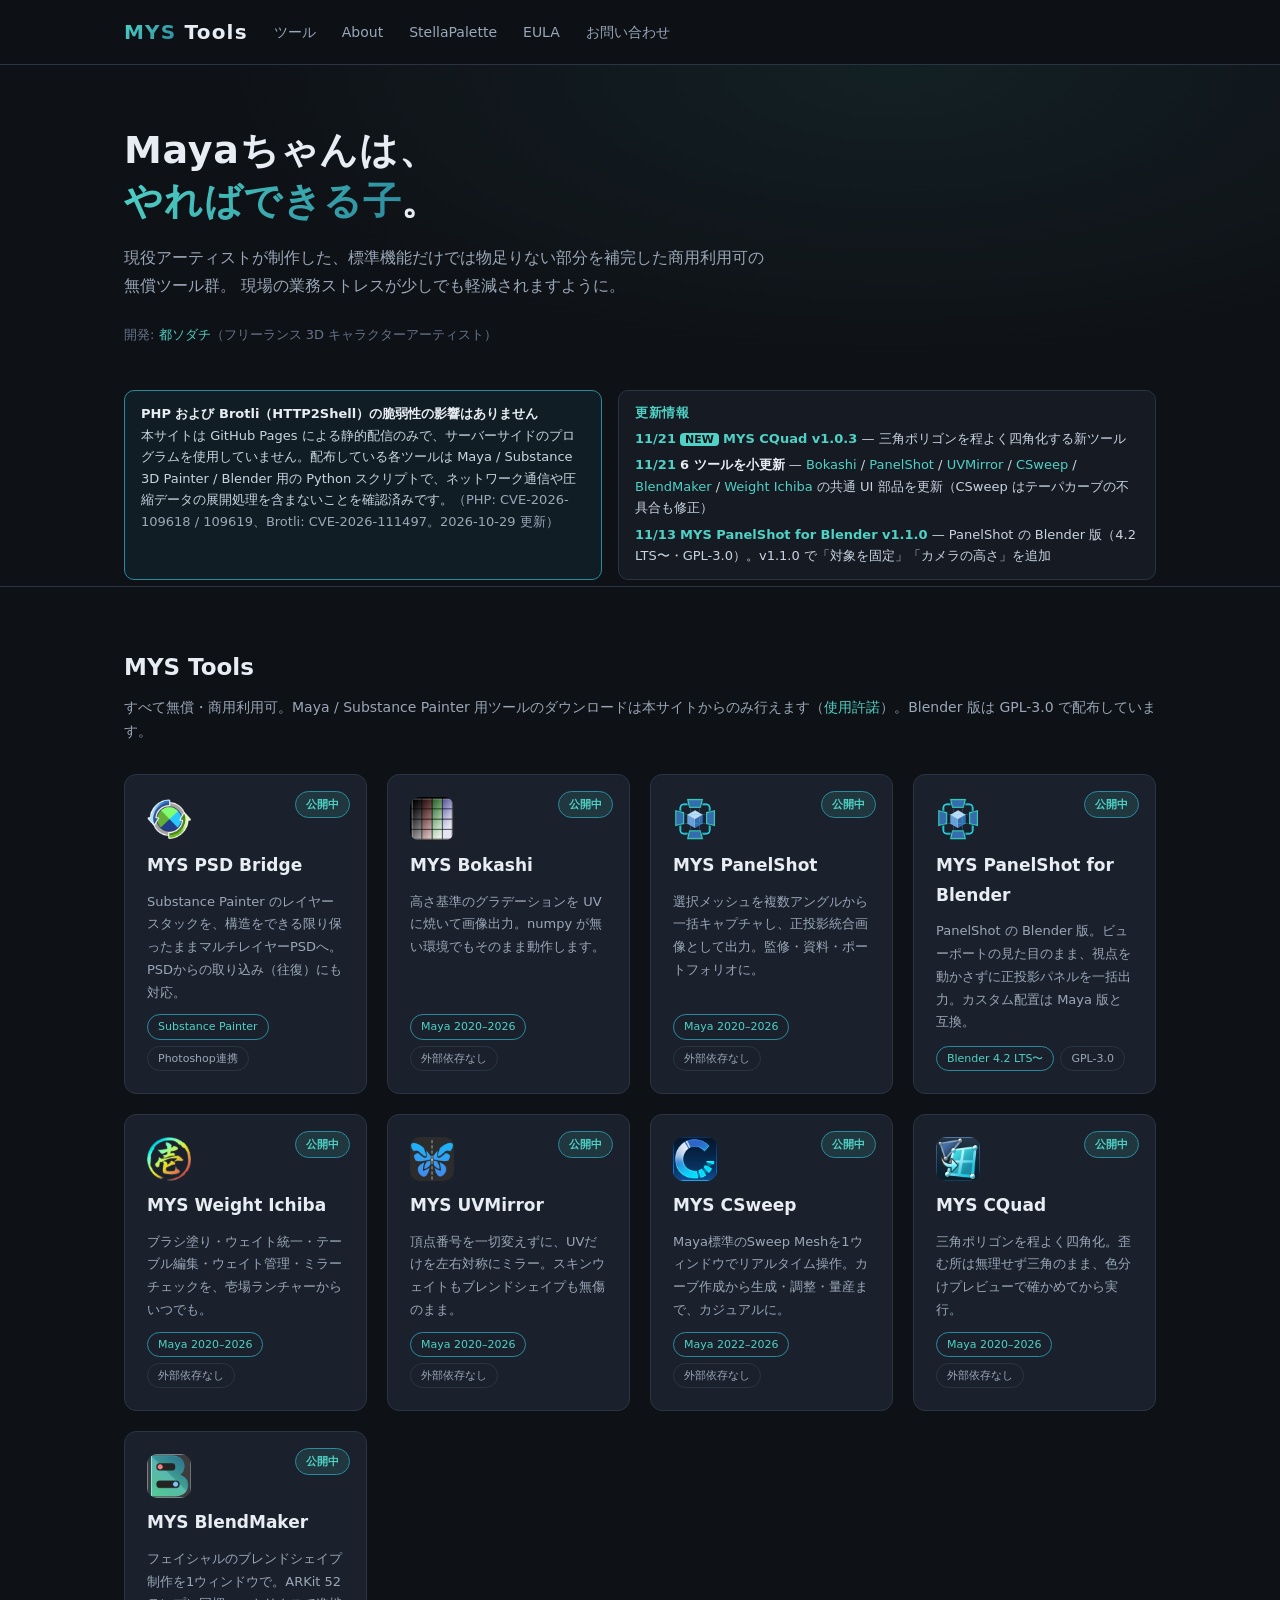
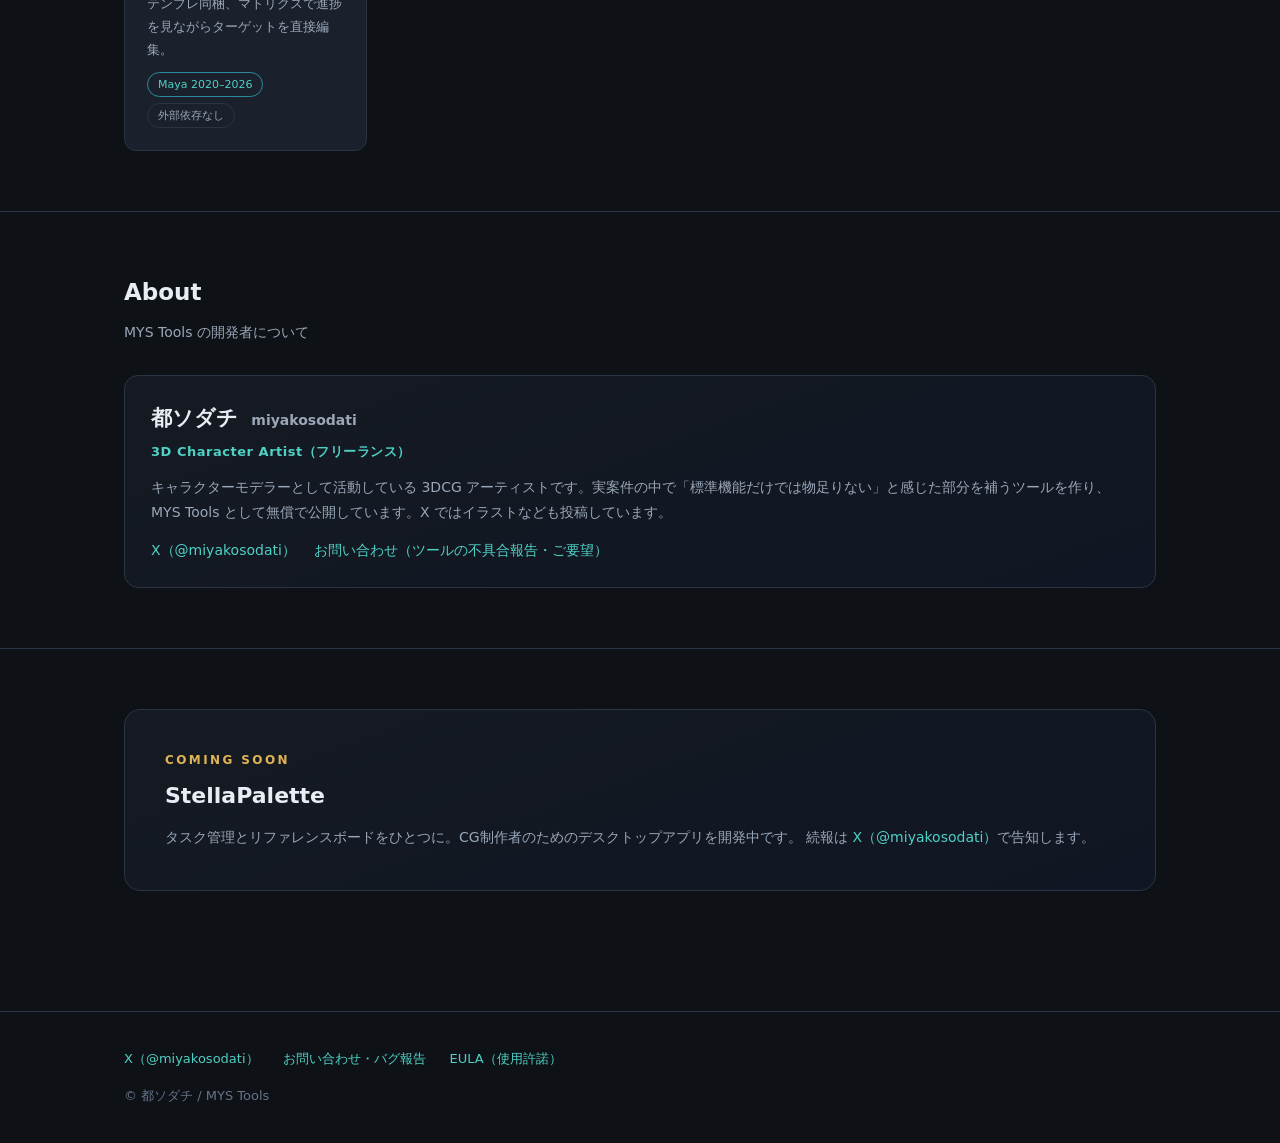
==== commit 23905ec7: "Top: OGP image, About section, mobile nav wrap" ====
--- a/index.html
+++ b/index.html
@@ -8,7 +8,12 @@
 <meta property="og:title" content="MYS Tools — 都ソダチ">
 <meta property="og:description" content="Maya・Substance 3D Painter・Blender向けの無償CGツール群。すべて商用利用可。">
 <meta property="og:url" content="https://miyakosodati.com/">
-<!-- TODO: OGP画像を用意したら有効化: <meta property="og:image" content="https://miyakosodati.com/assets/ogp.png"> -->
+<meta property="og:type" content="website">
+<meta property="og:image" content="https://miyakosodati.com/assets/ogp.png">
+<meta property="og:image:width" content="1200">
+<meta property="og:image:height" content="630">
+<meta name="twitter:card" content="summary_large_image">
+<meta name="twitter:site" content="@miyakosodati">
 <link rel="stylesheet" href="/assets/site.css">
 <!-- TODO: アクセス解析タグ(Cloudflare Web Analytics / GoatCounter等)をここに -->
 </head>
@@ -18,6 +23,7 @@
   <div class="wrap nav">
     <a class="logo" href="/"><span>MYS</span> Tools</a>
     <a class="item" href="/#tools">ツール</a>
+    <a class="item" href="/#about">About</a>
     <a class="item" href="/#stella">StellaPalette</a>
     <a class="item" href="/eula/">EULA</a>
     <a class="item" href="/contact/">お問い合わせ</a>
@@ -29,7 +35,7 @@
     <h1>Mayaちゃんは、<br><span class="grad">やればできる子</span>。</h1>
     <p class="lead">現役アーティストが制作した、標準機能だけでは物足りない部分を補完した商用利用可の無償ツール群。
     現場の業務ストレスが少しでも軽減されますように。</p>
-    <div class="by">開発: 都ソダチ（フリーランス 3DCGアーティスト）</div>
+    <div class="by">開発: <a href="#about">都ソダチ</a>（フリーランス 3D キャラクターアーティスト）</div>
   </div>
 </div>
 
@@ -133,6 +139,24 @@
   </div>
 </section>
 
+<section id="about">
+  <div class="wrap">
+    <h2>About</h2>
+    <div class="sub">MYS Tools の開発者について</div>
+    <div style="display:flex;gap:22px;align-items:flex-start;flex-wrap:wrap;border:1px solid var(--line);border-radius:14px;background:linear-gradient(160deg,var(--bg2),#101623);padding:24px 26px">
+      <div style="flex:1;min-width:0">
+        <div style="font-size:21px;font-weight:800">都ソダチ <span style="font-size:14px;color:var(--tx2);font-weight:700;margin-left:6px">miyakosodati</span></div>
+        <div style="margin-top:4px;font-size:13px;color:var(--ac);font-weight:700;letter-spacing:.04em">3D Character Artist（フリーランス）</div>
+        <p style="margin-top:12px;color:var(--tx2);font-size:14px">キャラクターモデラーとして活動している 3DCG アーティストです。実案件の中で「標準機能だけでは物足りない」と感じた部分を補うツールを作り、MYS Tools として無償で公開しています。X ではイラストなども投稿しています。</p>
+        <div style="margin-top:14px;display:flex;gap:18px;flex-wrap:wrap;font-size:14px">
+          <a href="https://x.com/miyakosodati">X（@miyakosodati）</a>
+          <a href="/contact/">お問い合わせ（ツールの不具合報告・ご要望）</a>
+        </div>
+      </div>
+    </div>
+  </div>
+</section>
+
 <section id="stella">
   <div class="wrap">
     <div class="stella">
--- a/assets/site.css
+++ b/assets/site.css
@@ -107,3 +107,10 @@
 img.icon{background:none;padding:0;object-fit:contain}
 /* 解説画像(サマリー/UI機能マップ等)の共通枠 */
 .figure{width:100%;display:block;border:1px solid var(--line);border-radius:10px;margin:14px 0}
+
+/* スマホ幅: ヘッダーのメニューを折り返す / 狭い画面で枠がはみ出さないように (2026-11-24) */
+@media (max-width:560px){
+  .nav{flex-wrap:wrap;height:auto;min-height:56px;gap:4px 16px;padding-top:10px;padding-bottom:10px}
+  .nav .logo{width:100%}
+  .stella .txt{min-width:0}
+}
